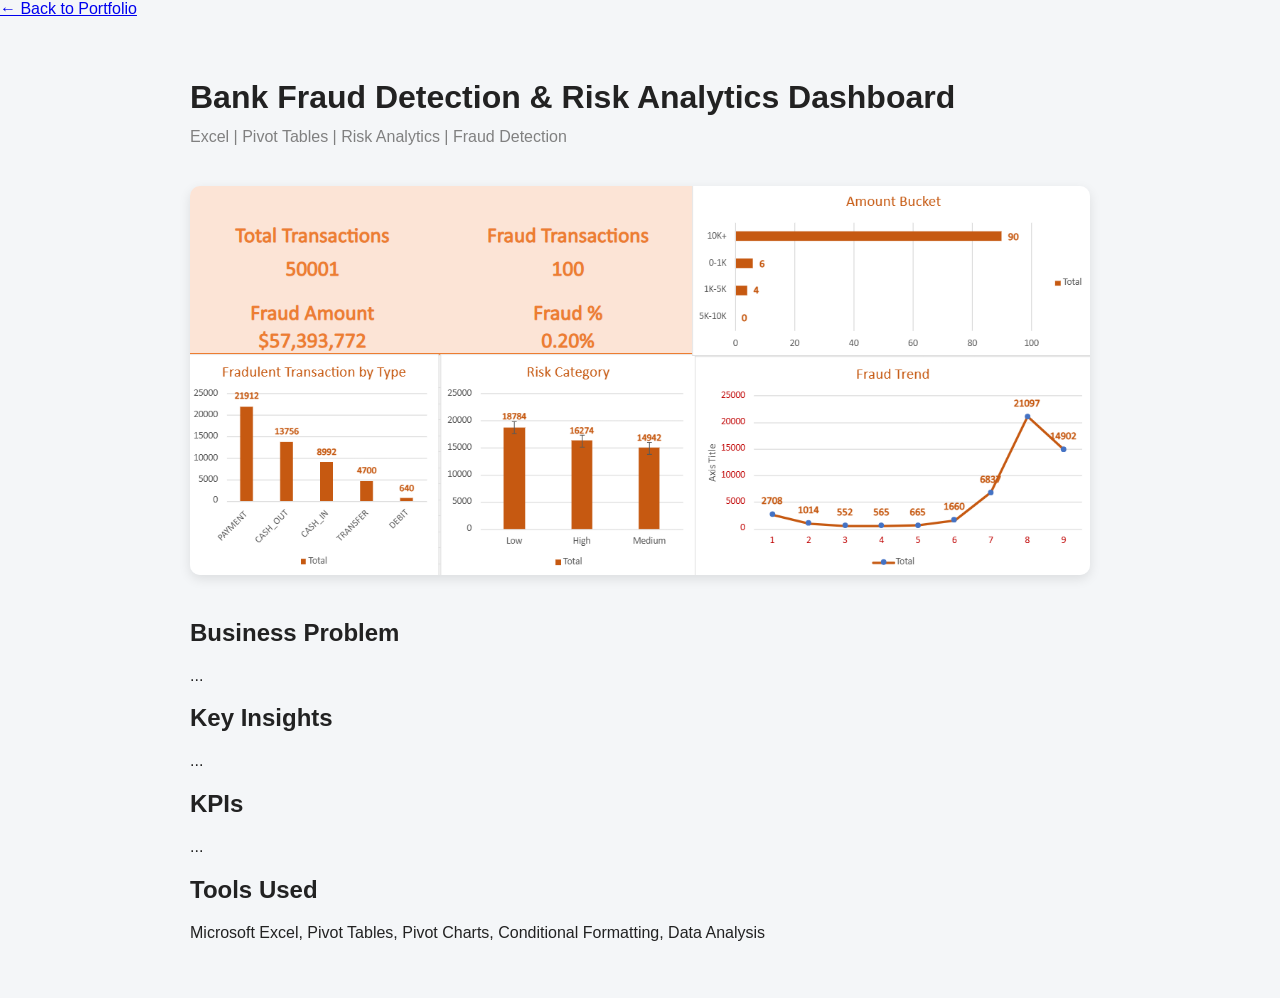
==== Fraud&RiskAnalytics.html @ a7d0c972 "Update Fraud&RiskAnalytics.html" ====
<!DOCTYPE html>
<html>
<head>
    <title>Bank Fraud Detection & Risk Analytics Dashboard | Case Study</title>
    <link rel="stylesheet" href="styles.css">
</head>

<body>

<a href="index.html">← Back to Portfolio</a>
    
    <div class="project-page">
        <h1>Bank Fraud Detection & Risk Analytics Dashboard</h1>
        <p class="subtitle">
        Excel | Pivot Tables | Risk Analytics | Fraud Detection
    </p>

<img src="images/BankFraudDetection&RiskAnalyticsDashboard.png" class="project-img" alt="Fraud Dashboard">

<h2>Business Problem</h2>
<p>...</p>

<h2>Key Insights</h2>
<p>...</p>

<h2>KPIs</h2>
<p>...</p>
        <h2>Tools Used</h2>
        <p>Microsoft Excel, Pivot Tables, Pivot Charts, Conditional Formatting, Data Analysis</p>
    </div>


</body>
</html>
---- styles.css ----
body{
    font-family: Arial, sans-serif;
    background:#f4f6f8;
    margin:0;
    padding:0;
    color:#222;
}

/* HERO */
.hero{
    text-align:center;
    padding:60px 20px;
    background:white;
}

.profile-pic{
    width:150px;
    height:150px;
    border-radius:50%;
    object-fit:cover;
    border:3px solid #1a73e8;
    margin-bottom:15px;
}

.btn{
    display:inline-block;
    margin-top:15px;
    margin-right: 10px;
    padding:10px 18px;
    background:#1a73e8;
    color:white;
    text-decoration:none;
    border-radius:6px;
}

/* SKILLS */
.skills-section{
    padding:40px;
    text-align:center;
}

.skills{
    list-style:none;
    display:flex;
    flex-wrap:wrap;
    justify-content:center;
    gap:10px;
    padding:0;
}

.skills li{
    background:#e8f0fe;
    color:#1a73e8;
    padding:8px 12px;
    border-radius:20px;
}

/* PROJECTS GRID */
.projects-section{
    padding:40px;
}

.projects-grid{
    display:grid;
    grid-template-columns: repeat(auto-fit, minmax(300px, 1fr));
    gap:25px;
}

.project-page{
    max-width:900px;
    margin:auto;
    padding:40px;
}

.subtitle{
    color:gray;
    margin-top:-10px;
    margin-bottom:20px;
}

.project-img{
    width:100%;
    max-width:900px;
    border-radius:10px;
    margin:20px 0;
    box-shadow:0 4px 12px rgba(0,0,0,0.1);
}

/* CARD */
.project-card{
    background:white;
    border-radius:12px;
    overflow:hidden;
    box-shadow:0 6px 18px rgba(0,0,0,0.08);
}

/* IMPORTANT FIX FOR DASHBOARD */
.image-wrapper{
    width:100%;
    height:220px;
    overflow:hidden;
    background:#eee;
}

.image-wrapper img{
    width:100%;
    height:100%;
    object-fit:contain; /* prevents cropping */
}

/* TEXT */
.project-card h3{
    padding:15px;
    margin:0;
}

.project-card p{
    padding:0 15px;
    font-size:14px;
    color:#555;
}

/* LINKS */
.links{
    padding:15px;
}

.links a{
    display:inline-block;
    background:#1a73e8;
    color:white;
    padding:8px 12px;
    border-radius:6px;
    text-decoration:none;
}

/* CONTACT */
.contact{
    text-align:center;
    padding:40px;
}
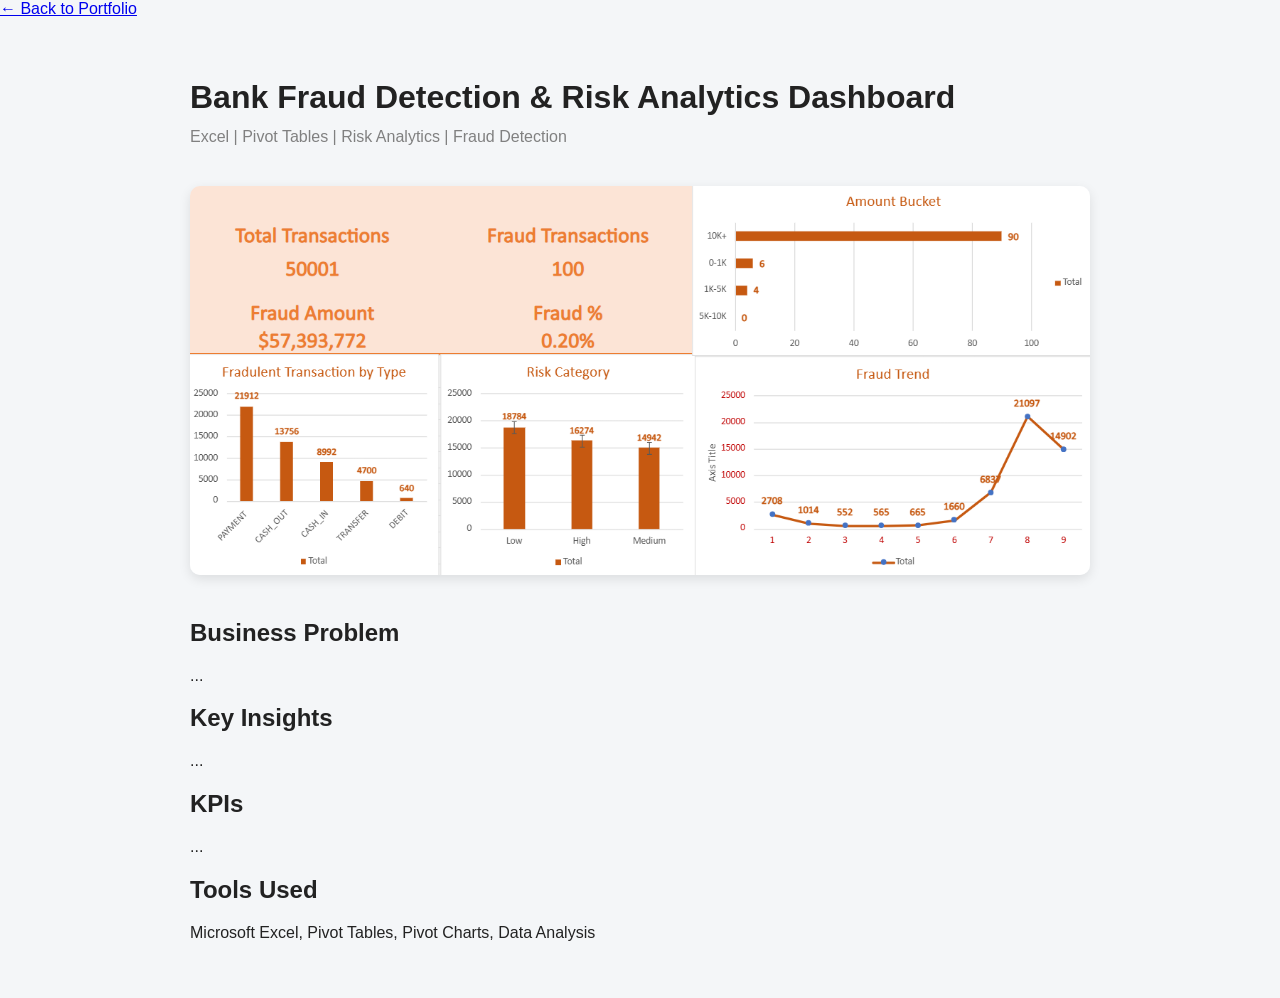
==== commit 4521d088: "Update Fraud&RiskAnalytics.html" ====
--- a/Fraud&RiskAnalytics.html
+++ b/Fraud&RiskAnalytics.html
@@ -26,7 +26,7 @@
 <h2>KPIs</h2>
 <p>...</p>
         <h2>Tools Used</h2>
-        <p>Microsoft Excel, Pivot Tables, Pivot Charts, Conditional Formatting, Data Analysis</p>
+        <p>Microsoft Excel, Pivot Tables, Pivot Charts, Data Analysis</p>
     </div>
 
 
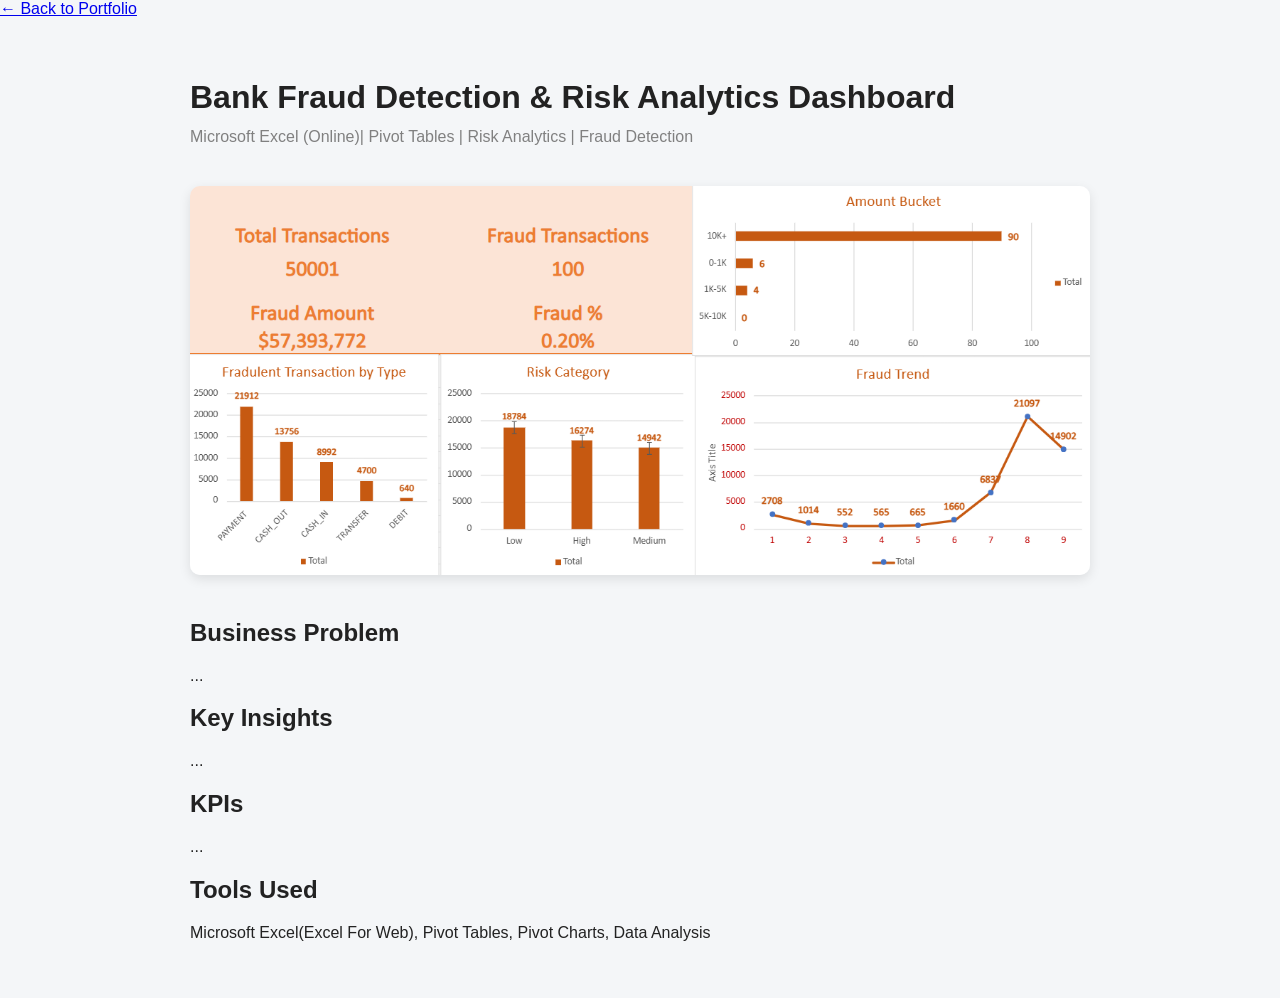
==== commit b0b714b7: "Update Fraud&RiskAnalytics.html" ====
--- a/Fraud&RiskAnalytics.html
+++ b/Fraud&RiskAnalytics.html
@@ -12,7 +12,7 @@
     <div class="project-page">
         <h1>Bank Fraud Detection & Risk Analytics Dashboard</h1>
         <p class="subtitle">
-        Excel | Pivot Tables | Risk Analytics | Fraud Detection
+        Microsoft Excel (Online)| Pivot Tables | Risk Analytics | Fraud Detection
     </p>
 
 <img src="images/BankFraudDetection&RiskAnalyticsDashboard.png" class="project-img" alt="Fraud Dashboard">
@@ -26,7 +26,7 @@
 <h2>KPIs</h2>
 <p>...</p>
         <h2>Tools Used</h2>
-        <p>Microsoft Excel, Pivot Tables, Pivot Charts, Data Analysis</p>
+        <p>Microsoft Excel(Excel For Web), Pivot Tables, Pivot Charts, Data Analysis</p>
     </div>
 
 
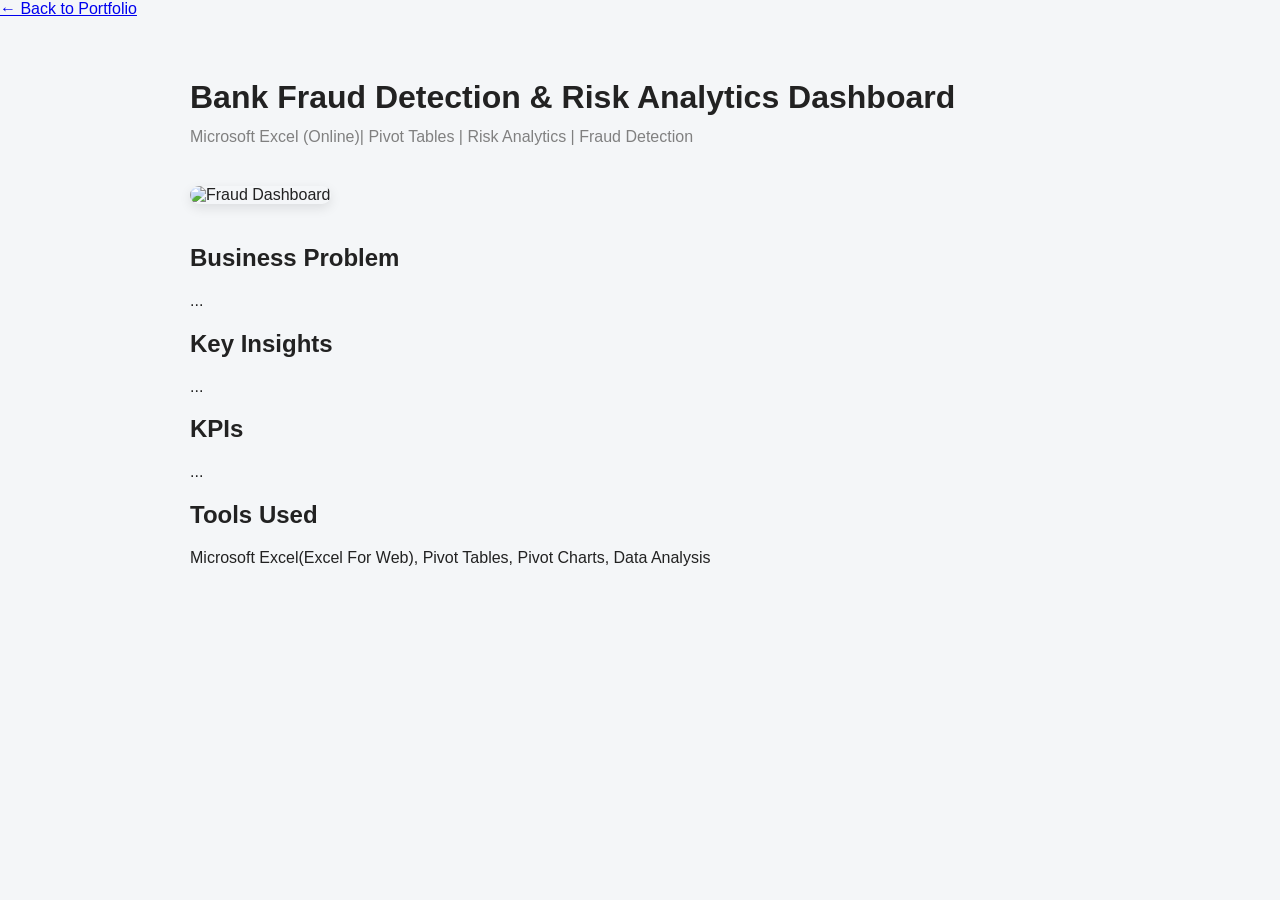
==== commit 3719ec4c: "Updated the image" ====
--- a/Fraud&RiskAnalytics.html
+++ b/Fraud&RiskAnalytics.html
@@ -15,7 +15,7 @@
         Microsoft Excel (Online)| Pivot Tables | Risk Analytics | Fraud Detection
     </p>
 
-<img src="images/BankFraudDetection&RiskAnalyticsDashboard.png" class="project-img" alt="Fraud Dashboard">
+<img src="images/bankfraudimg.png" class="project-img" alt="Fraud Dashboard">
 
 <h2>Business Problem</h2>
 <p>...</p>
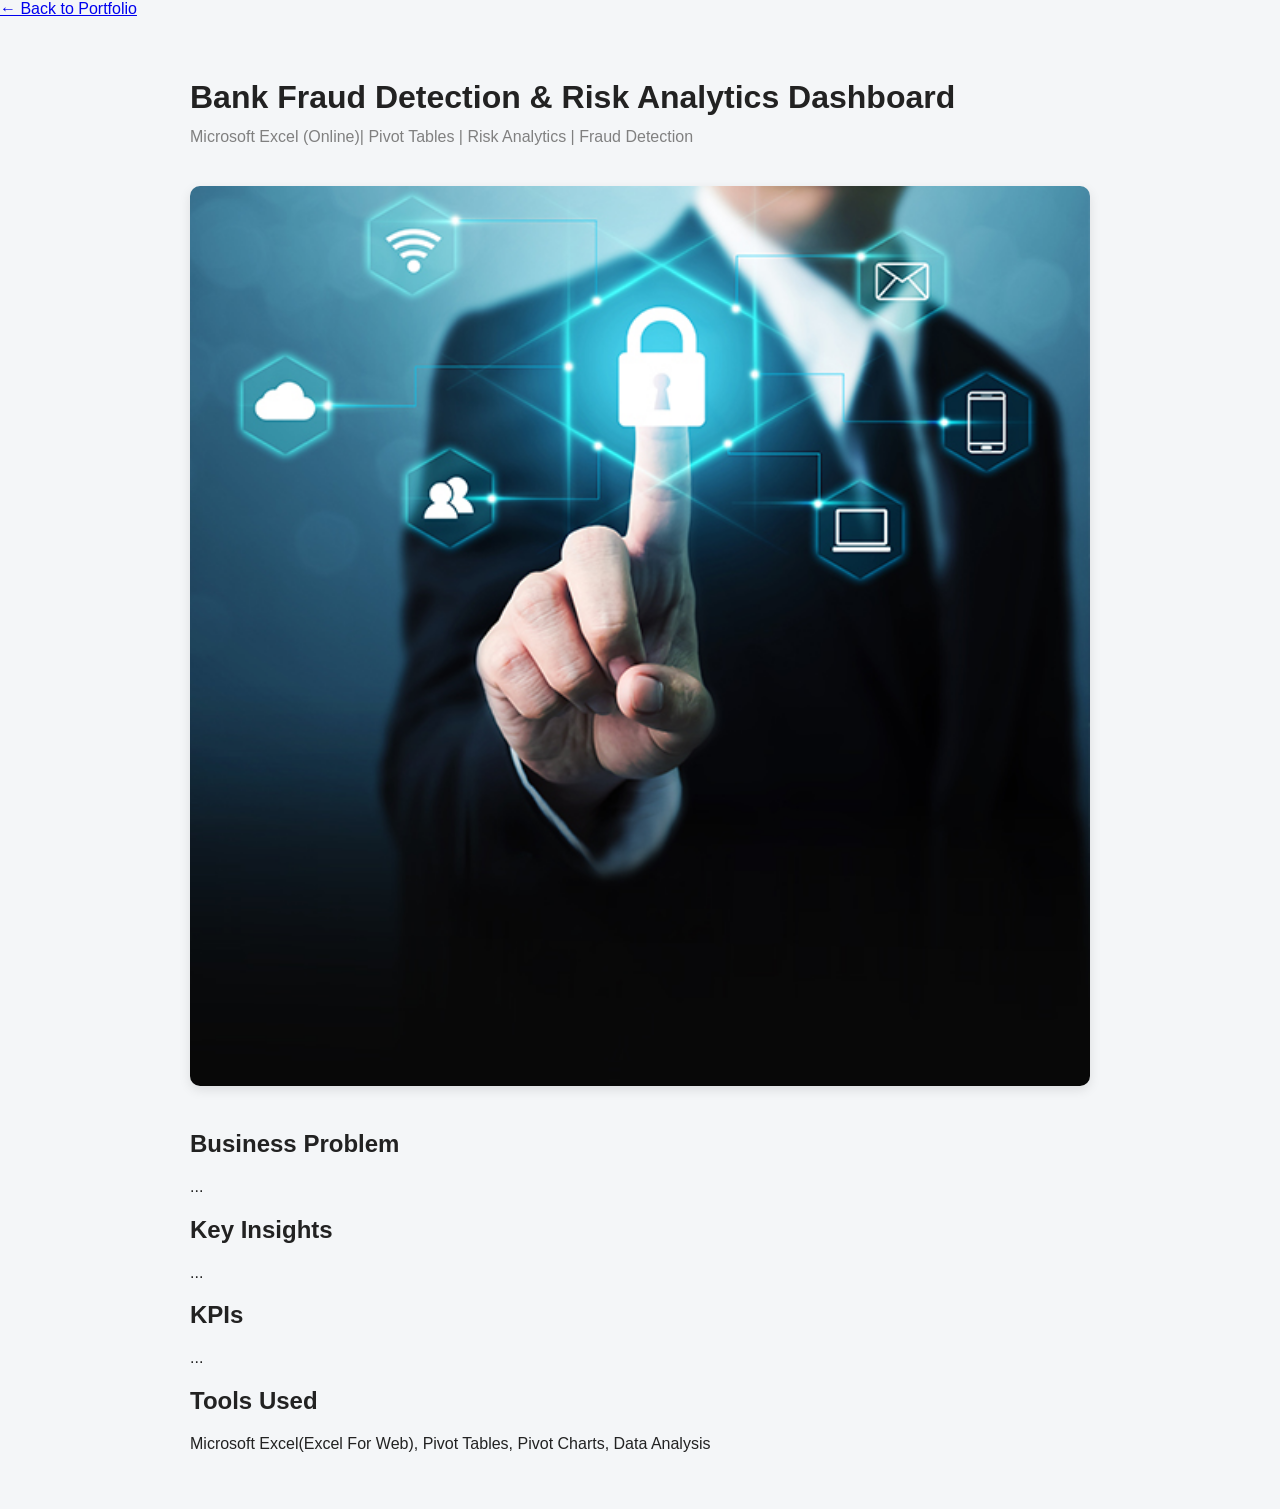
==== commit e7ae4044: "Update Fraud&RiskAnalytics.html" ====
--- a/Fraud&RiskAnalytics.html
+++ b/Fraud&RiskAnalytics.html
@@ -15,7 +15,7 @@
         Microsoft Excel (Online)| Pivot Tables | Risk Analytics | Fraud Detection
     </p>
 
-<img src="images/bankfraudimg.png" class="project-img" alt="Fraud Dashboard">
+<img src="images/bankfraudimg.jpg" class="project-img" alt="Fraud Dashboard">
 
 <h2>Business Problem</h2>
 <p>...</p>
--- a/styles.css
+++ b/styles.css
@@ -25,12 +25,17 @@
 .btn{
     display:inline-block;
     margin-top:15px;
-    margin-right: 10px;
+    margin-right:10px;
     padding:10px 18px;
     background:#1a73e8;
     color:white;
     text-decoration:none;
     border-radius:6px;
+    transition:0.2s;
+}
+
+.btn:hover{
+    background:#0f5bd3;
 }
 
 /* SKILLS */
@@ -64,6 +69,8 @@
     display:grid;
     grid-template-columns: repeat(auto-fit, minmax(300px, 1fr));
     gap:25px;
+    align-items:stretch;
+
 }
 
 .project-page{
@@ -92,14 +99,20 @@
     border-radius:12px;
     overflow:hidden;
     box-shadow:0 6px 18px rgba(0,0,0,0.08);
+    display:flex;
+    flex-direction:column;
+    height:100%;
 }
 
 /* IMPORTANT FIX FOR DASHBOARD */
 .image-wrapper{
     width:100%;
     height:220px;
+    background:#f5f5f5;
+    display:flex;
+    align-items:center;
+    justify-content:center;
     overflow:hidden;
-    background:#eee;
 }
 
 .image-wrapper img{
@@ -118,11 +131,16 @@
     padding:0 15px;
     font-size:14px;
     color:#555;
+    flex-grow:1;
+    line-height:1.5;
 }
 
 /* LINKS */
 .links{
     padding:15px;
+    display:flex;
+    gap:10px;
+    margin-top:auto;
 }
 
 .links a{
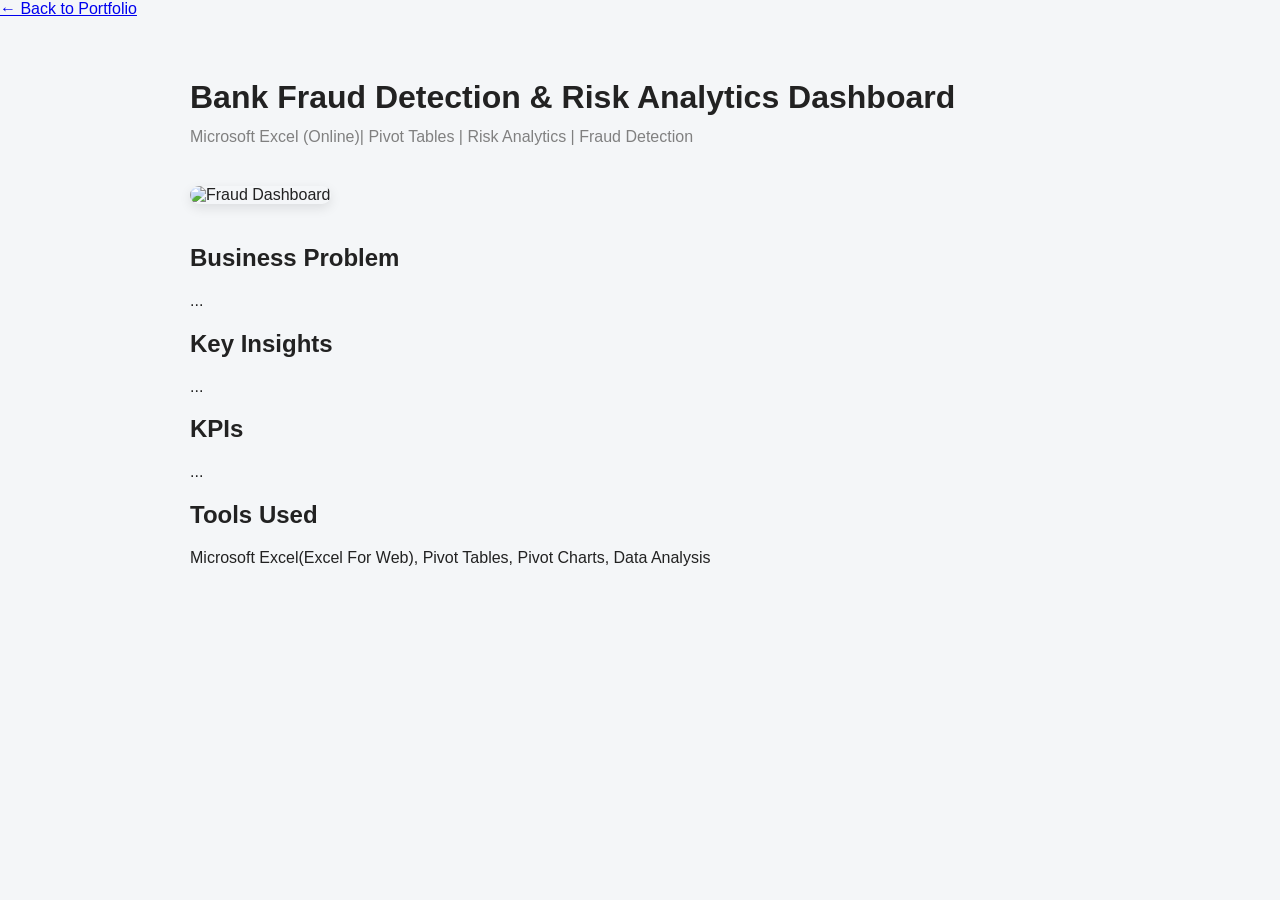
==== commit ff853748: "Update Fraud&RiskAnalytics.html" ====
--- a/Fraud&RiskAnalytics.html
+++ b/Fraud&RiskAnalytics.html
@@ -15,7 +15,7 @@
         Microsoft Excel (Online)| Pivot Tables | Risk Analytics | Fraud Detection
     </p>
 
-<img src="images/bankfraudimg.jpg" class="project-img" alt="Fraud Dashboard">
+<img src="images/bankfraudanalytics.png" class="project-img" alt="Fraud Dashboard">
 
 <h2>Business Problem</h2>
 <p>...</p>
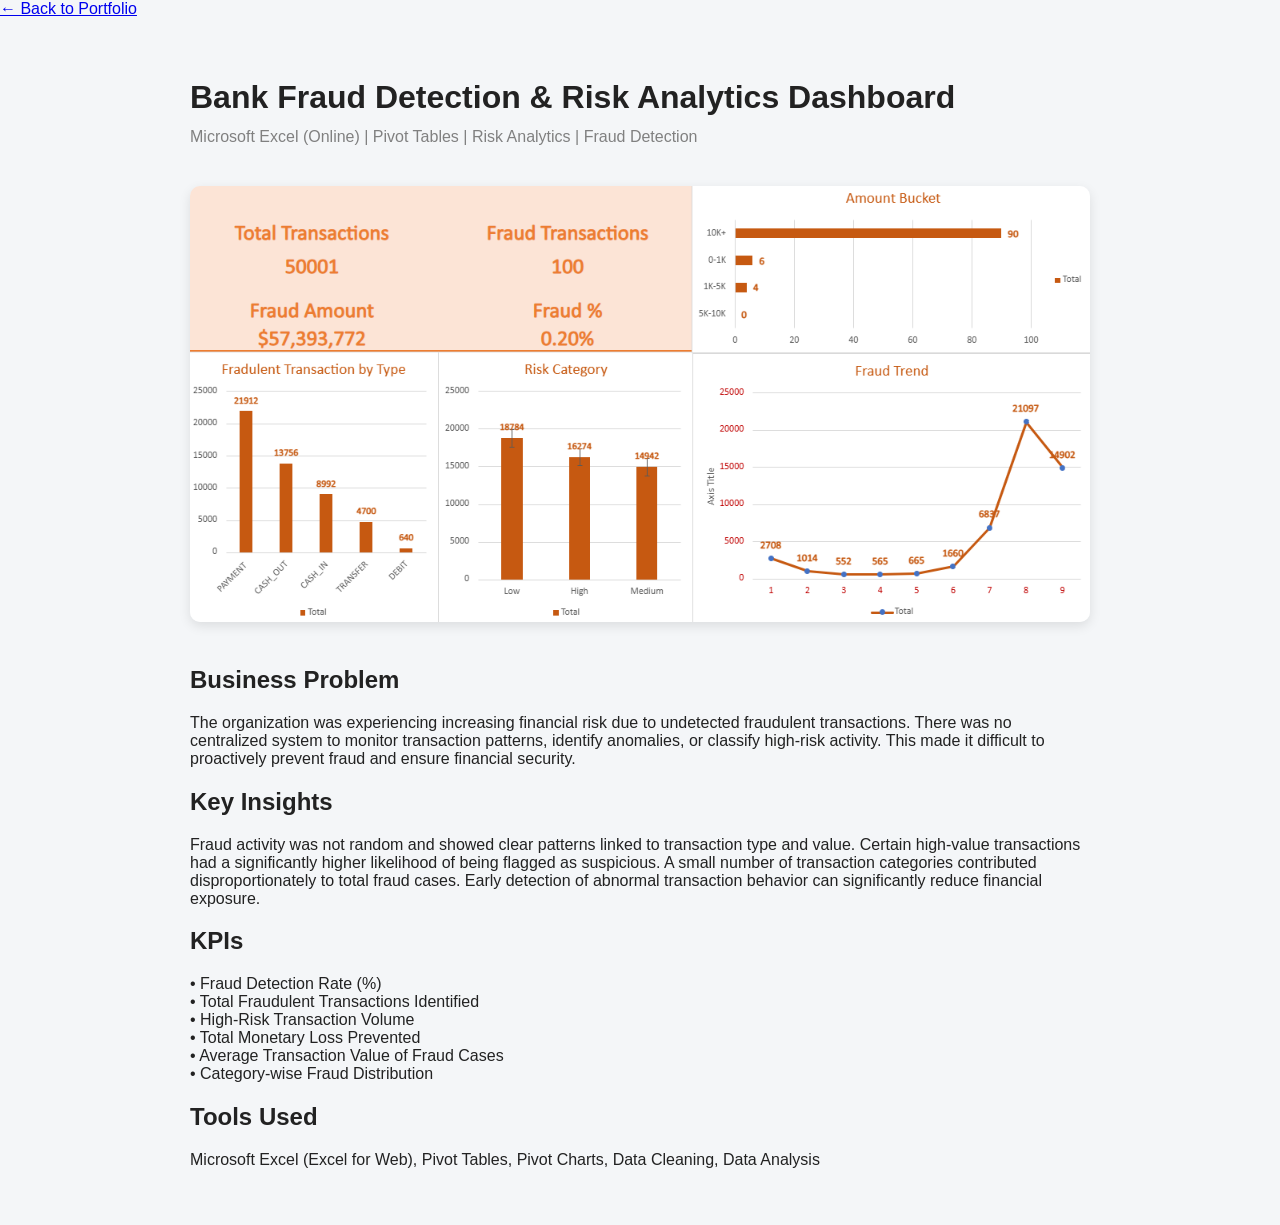
==== commit dd970928: "Update Fraud&RiskAnalytics.html" ====
--- a/Fraud&RiskAnalytics.html
+++ b/Fraud&RiskAnalytics.html
@@ -7,28 +7,51 @@
 
 <body>
 
-<a href="index.html">← Back to Portfolio</a>
-    
-    <div class="project-page">
-        <h1>Bank Fraud Detection & Risk Analytics Dashboard</h1>
-        <p class="subtitle">
-        Microsoft Excel (Online)| Pivot Tables | Risk Analytics | Fraud Detection
+<a href="index.html" class="back-btn">← Back to Portfolio</a>
+
+<div class="project-page">
+
+    <h1>Bank Fraud Detection & Risk Analytics Dashboard</h1>
+
+    <p class="subtitle">
+        Microsoft Excel (Online) | Pivot Tables | Risk Analytics | Fraud Detection
     </p>
 
-<img src="images/bankfraudanalytics.png" class="project-img" alt="Fraud Dashboard">
+    <img src="images/bankfraudanalytics.png"
+         class="project-img"
+         alt="Fraud Dashboard">
 
-<h2>Business Problem</h2>
-<p>...</p>
+    <h2>Business Problem</h2>
+    <p>
+        The organization was experiencing increasing financial risk due to undetected fraudulent transactions.
+        There was no centralized system to monitor transaction patterns, identify anomalies, or classify high-risk activity.
+        This made it difficult to proactively prevent fraud and ensure financial security.
+    </p>
 
-<h2>Key Insights</h2>
-<p>...</p>
+    <h2>Key Insights</h2>
+    <p>
+        Fraud activity was not random and showed clear patterns linked to transaction type and value.
+        Certain high-value transactions had a significantly higher likelihood of being flagged as suspicious.
+        A small number of transaction categories contributed disproportionately to total fraud cases.
+        Early detection of abnormal transaction behavior can significantly reduce financial exposure.
+    </p>
 
-<h2>KPIs</h2>
-<p>...</p>
-        <h2>Tools Used</h2>
-        <p>Microsoft Excel(Excel For Web), Pivot Tables, Pivot Charts, Data Analysis</p>
-    </div>
+    <h2>KPIs</h2>
+    <p>
+        • Fraud Detection Rate (%) <br>
+        • Total Fraudulent Transactions Identified <br>
+        • High-Risk Transaction Volume <br>
+        • Total Monetary Loss Prevented <br>
+        • Average Transaction Value of Fraud Cases <br>
+        • Category-wise Fraud Distribution
+    </p>
 
+    <h2>Tools Used</h2>
+    <p>
+        Microsoft Excel (Excel for Web), Pivot Tables, Pivot Charts, Data Cleaning, Data Analysis
+    </p>
+
+</div>
 
 </body>
 </html>
--- a/styles.css
+++ b/styles.css
@@ -107,6 +107,7 @@
 /* IMPORTANT FIX FOR DASHBOARD */
 .image-wrapper{
     width:100%;
+    aspect-ratio: 16 / 9;
     height:220px;
     background:#f5f5f5;
     display:flex;
@@ -139,7 +140,8 @@
 .links{
     padding:15px;
     display:flex;
-    gap:10px;
+    justify-content:space-between;
+    align-items:center;
     margin-top:auto;
 }
 
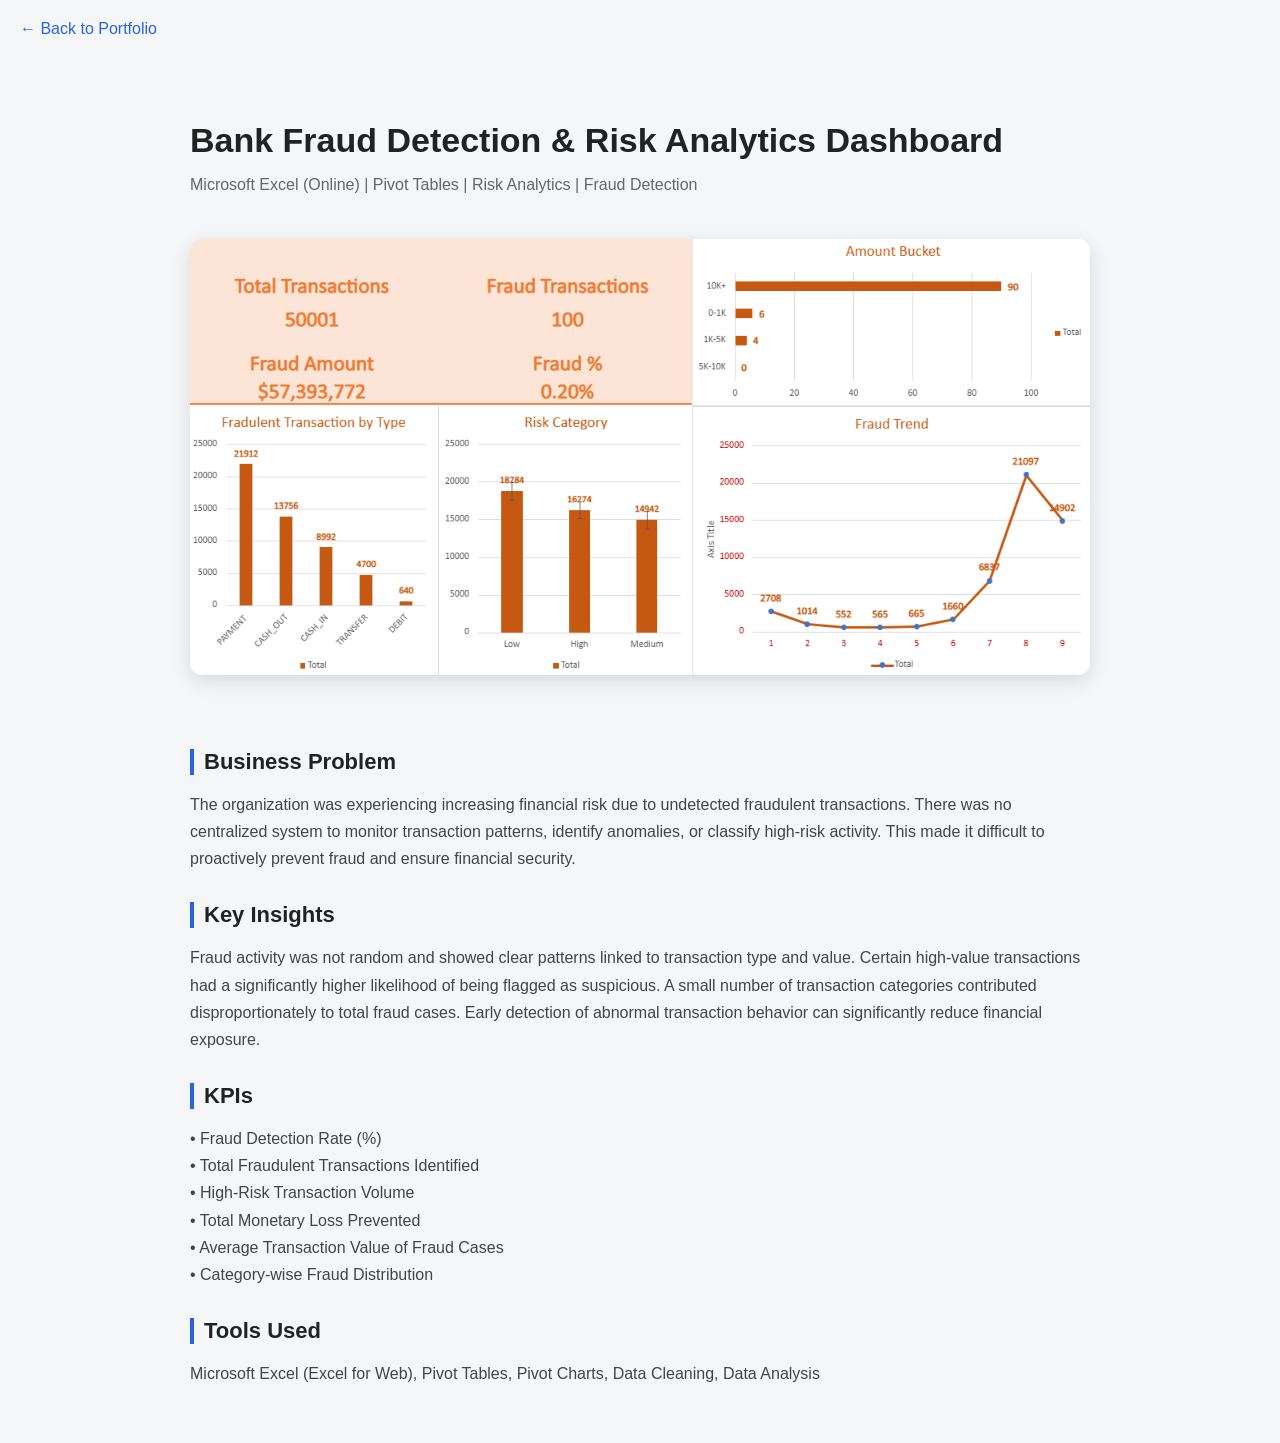
==== commit f4c9fb30: "Update Fraud&RiskAnalytics.html" ====
--- a/Fraud&RiskAnalytics.html
+++ b/Fraud&RiskAnalytics.html
@@ -21,12 +21,17 @@
          class="project-img"
          alt="Fraud Dashboard">
 
+    <section class="section-block">
+
     <h2>Business Problem</h2>
     <p>
         The organization was experiencing increasing financial risk due to undetected fraudulent transactions.
         There was no centralized system to monitor transaction patterns, identify anomalies, or classify high-risk activity.
         This made it difficult to proactively prevent fraud and ensure financial security.
     </p>
+    </section>
+
+    <section class="section-block">
 
     <h2>Key Insights</h2>
     <p>
@@ -35,6 +40,9 @@
         A small number of transaction categories contributed disproportionately to total fraud cases.
         Early detection of abnormal transaction behavior can significantly reduce financial exposure.
     </p>
+    </section>
+
+    <section class="section-block">
 
     <h2>KPIs</h2>
     <p>
@@ -45,12 +53,14 @@
         • Average Transaction Value of Fraud Cases <br>
         • Category-wise Fraud Distribution
     </p>
+    </section>
 
+    <section class="section-block">
     <h2>Tools Used</h2>
     <p>
         Microsoft Excel (Excel for Web), Pivot Tables, Pivot Charts, Data Cleaning, Data Analysis
     </p>
-
+    </section>
 </div>
 
 </body>
--- a/styles.css
+++ b/styles.css
@@ -76,21 +76,83 @@
 .project-page{
     max-width:900px;
     margin:auto;
-    padding:40px;
+    padding:40px 20px;
 }
 
 .subtitle{
-    color:gray;
-    margin-top:-10px;
-    margin-bottom:20px;
-}
+    color:#666;
+    font-size:16px;
+    margin-bottom:25px;
+}
+
+.back-btn{
+    display:inline-block;
+    margin:20px;
+    text-decoration:none;
+    color:#2563eb;
+    font-weight:500;
+}
+
+.project-page h1{
+    font-size:34px;
+    margin-bottom:10px;
+}
+
+.project-page h2{
+    margin-top:30px;
+    font-size:22px;
+    border-left:4px solid #2563eb;
+    padding-left:10px;
+}
+
+project-page p{
+    line-height:1.7;
+    color:#444;
+    font-size:16px;
+}
+
+* SECTION BLOCK */
+.section-block{
+    margin-bottom:35px;
+}
+
+.section-block h2{
+    margin-bottom:10px;
+    color:#222;
+    border-left:4px solid #2563eb;
+    padding-left:10px;
+}
+
+.section-block p{
+    line-height:1.7;
+    color:#444;
+    font-size:16px;
+}
+
+.section-block ul{
+    padding-left:20px;
+    line-height:1.8;
+    color:#444;
+}
+
+
+/* KPIs LIST STYLE */
+.project-page ul{
+    padding-left:20px;
+    line-height:1.8;
+    color:#444;
+}
+
+.project-page li{
+    margin-bottom:6px;
+}
+
 
 .project-img{
     width:100%;
-    max-width:900px;
-    border-radius:10px;
-    margin:20px 0;
-    box-shadow:0 4px 12px rgba(0,0,0,0.1);
+    border-radius:12px;
+    margin:20px 0 40px;
+    box-shadow:0 6px 20px rgba(0,0,0,0.12);
 }
 
 /* CARD */
